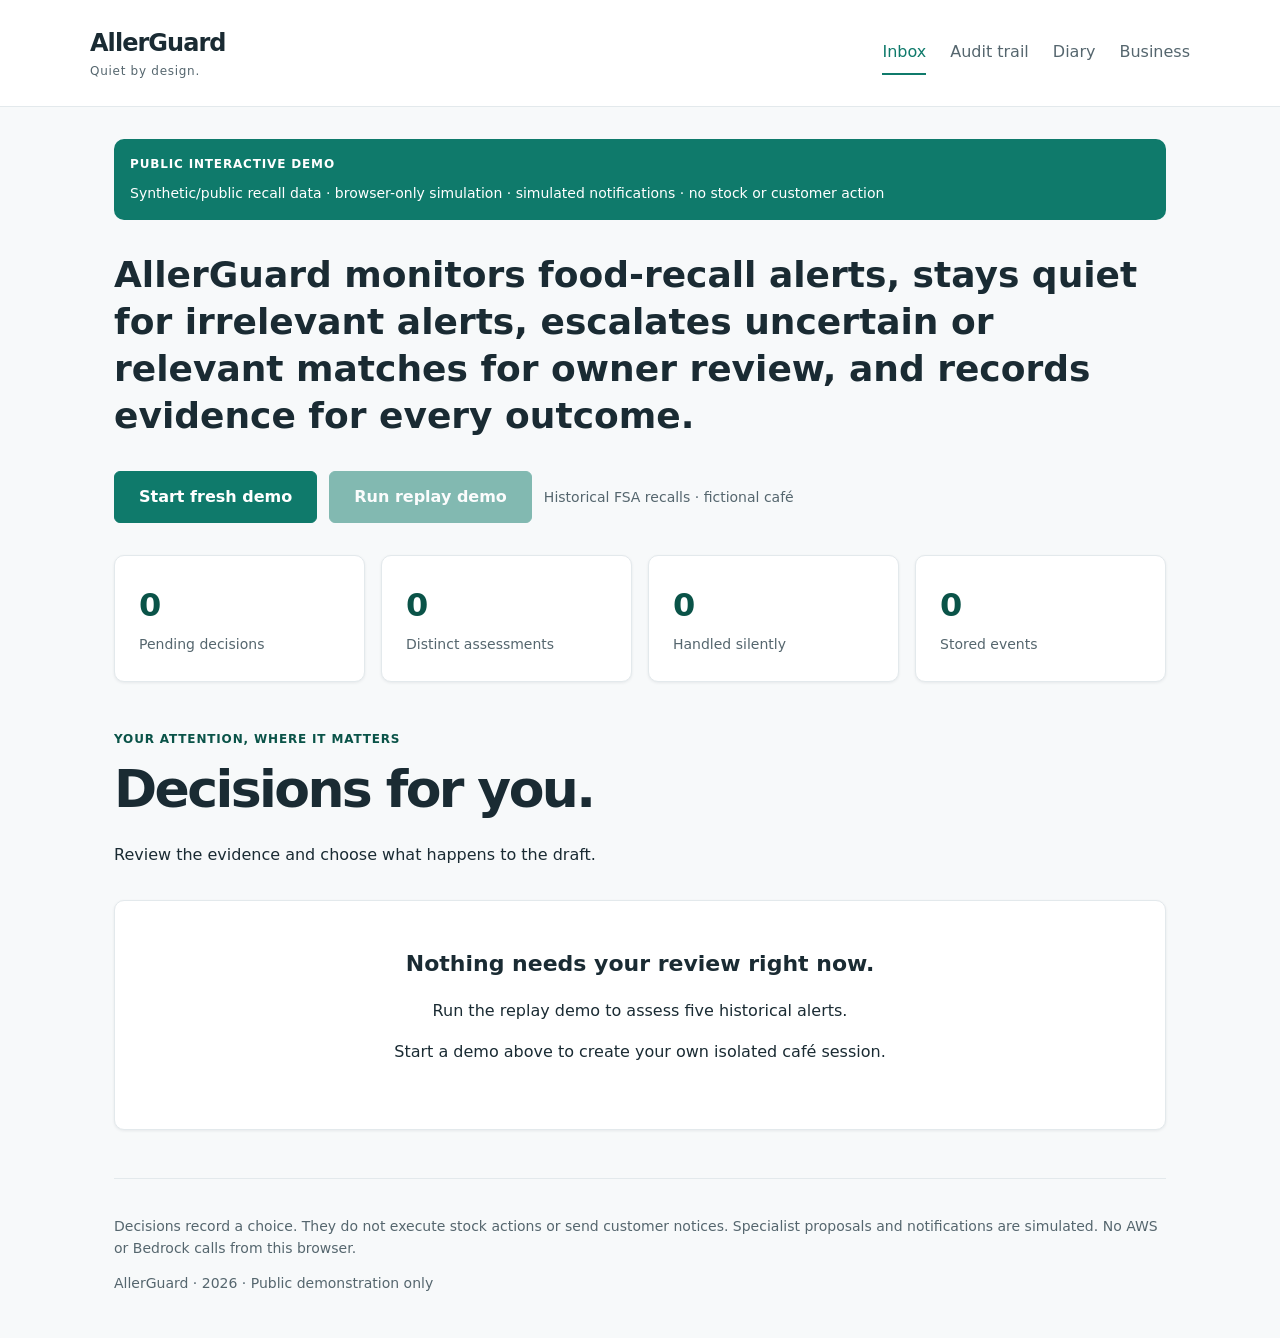
==== pages-demo/index.html @ 238b9944 "Add public Cloudflare Pages demo" ====
<!doctype html>
<html lang="en">
<head>
<meta charset="utf-8">
<meta name="viewport" content="width=device-width, initial-scale=1">
<title>AllerGuard · Interactive Public Demo</title>
<link rel="stylesheet" href="styles.css">
<script src="app.js" defer></script>
</head>
<body>

<header class="top">
  <a class="brand" href="#inbox" data-nav="inbox">
    AllerGuard
    <span>Quiet by design.</span>
  </a>
  <nav aria-label="Main navigation">
    <a href="#inbox" data-nav="inbox" aria-current="page">Inbox</a>
    <a href="#audit" data-nav="audit">Audit trail</a>
    <a href="#diary" data-nav="diary">Diary</a>
    <a href="#business" data-nav="business">Business</a>
  </nav>
</header>

<main>
  
  <!-- PUBLIC DEMO DISCLOSURE -->
  <div class="disclosure">
    <strong>PUBLIC INTERACTIVE DEMO</strong>
    <p>Synthetic/public recall data · browser-only simulation · simulated notifications · no stock or customer action</p>
  </div>

  <!-- PROJECT DESCRIPTION -->
  <section id="intro" class="intro-section">
    <h1>AllerGuard monitors food-recall alerts, stays quiet for irrelevant alerts, escalates uncertain or relevant matches for owner review, and records evidence for every outcome.</h1>
    
    <div class="toolbar">
      <button id="start-fresh" class="primary-btn">Start fresh demo</button>
      <button id="run-replay" class="primary-btn" disabled>Run replay demo</button>
      <span class="muted">Historical FSA recalls · fictional café</span>
    </div>

    <div id="feedback" role="status" aria-live="polite"></div>

    <div id="summary" class="stats" hidden>
      <div><strong id="stat-pending">0</strong><span>Pending decisions</span></div>
      <div><strong id="stat-assessed">0</strong><span>Distinct assessments</span></div>
      <div><strong id="stat-silent">0</strong><span>Handled silently</span></div>
      <div><strong id="stat-events">0</strong><span>Stored events</span></div>
    </div>

    <p id="cycle-status" class="cycle" hidden></p>
  </section>

  <!-- INBOX VIEW -->
  <div id="view-inbox" class="view active">
    <div class="heading">
      <p class="eyebrow">YOUR ATTENTION, WHERE IT MATTERS</p>
      <h1>Decisions for you.</h1>
      <p>Review the evidence and choose what happens to the draft.</p>
    </div>

    <section id="inbox-content" class="empty">
      <h2>Nothing needs your review right now.</h2>
      <p>Run the replay demo to assess five historical alerts.</p>
      <p>Start a demo above to create your own isolated café session.</p>
    </section>
  </div>

  <!-- AUDIT VIEW -->
  <div id="view-audit" class="view">
    <div class="heading">
      <p class="eyebrow">EVERY DECISION HAS A RECORD</p>
      <h1>The work you didn't have to do.</h1>
      <p>Silent assessments, drafts, notifications and owner choices in one history.</p>
    </div>

    <div class="toolbar">
      <button id="export-csv" class="button" disabled>Download CSV</button>
      <button id="export-html" class="button secondary" disabled>Download HTML evidence</button>
    </div>

    <p class="muted">Events are historical records, not current pending totals. Repeated titles show separate linked events. This audit is browser-local simulation evidence.</p>

    <section id="audit-content"></section>
  </div>

  <!-- DIARY VIEW -->
  <div id="view-diary" class="view">
    <div class="heading">
      <p class="eyebrow">ONE DAILY RECORD</p>
      <h1>Today, accounted for.</h1>
      <p id="diary-date"></p>
    </div>

    <section id="diary-content">
      <div class="empty">
        <h2>No diary filed for today.</h2>
        <button id="file-diary" disabled>Prepare today's diary</button>
        <p>Preparing the record does not confirm opening or closing tasks. First-write-wins: later amendment is not implemented in this public simulation.</p>
      </div>
    </section>
  </div>

  <!-- BUSINESS VIEW -->
  <div id="view-business" class="view">
    <div class="heading">
      <p class="eyebrow">THE CONTEXT BEHIND EACH DECISION</p>
      <h1>Your café, understood.</h1>
      <p>Read-only fictional inventory. Menu upload is not available in this version.</p>
    </div>

    <section id="business-content">
      <p>Start a demo to load the fictional café.</p>
    </section>
  </div>

  <!-- AWS EVIDENCE SECTION -->
  <section id="aws-evidence" class="evidence-section" hidden>
    <h2>Verified AWS Proof</h2>
    <div class="card">
      <h3>EventBridge-triggered Lambda Execution</h3>
      <ul>
        <li>Stack: <code>allerguard-cycle-proof-v2</code> in <code>eu-west-2</code></li>
        <li>First proof (2026-09-13 22:00:27 UTC): 5 alerts processed, 2 silent, 3 escalated</li>
        <li>8 audit records and 3 queued reviews persisted to DynamoDB</li>
        <li>Later scheduled poll (2026-09-13 22:10:28 UTC): empty with unchanged watermark</li>
        <li>Notifications disabled throughout</li>
      </ul>
    </div>
    <div class="card limitation">
      <h3>Explicit Limitation</h3>
      <p>This public Pages site does not invoke AWS, Bedrock, SES, SNS, DynamoDB, customer communications, or stock actions. The above AWS proof is documented evidence; it is not executed by this browser.</p>
    </div>
  </section>

  <footer>
    <p>Decisions record a choice. They do not execute stock actions or send customer notices. Specialist proposals and notifications are simulated. No AWS or Bedrock calls from this browser.</p>
    <p class="muted">AllerGuard · 2026 · Public demonstration only</p>
  </footer>

</main>

</body>
</html>
---- pages-demo/styles.css ----
:root {
  --color-bg: #F7F9FA;
  --color-surface: #fff;
  --color-ink: #1A2B33;
  --color-ink-soft: #55666E;
  --color-line: #E3E9EC;
  --color-primary: #0F7A6B;
  --color-primary-ink: #0A5348;
  --color-silent: #7A8891;
  --color-possible: #B8860B;
  --color-likely: #C15E12;
  --color-confirmed: #B3261E;
  --color-ok: #2E7D5B;
  --space-1: 4px;
  --space-2: 8px;
  --space-3: 12px;
  --space-4: 16px;
  --space-5: 24px;
  --space-6: 32px;
  --space-8: 48px;
  --radius: 10px;
  --radius-sm: 6px;
  --font: system-ui, -apple-system, sans-serif;
  --shadow: 0 1px 3px rgba(26, 43, 51, .08);
}

* {
  box-sizing: border-box;
}

body {
  margin: 0;
  font: 16px/1.6 var(--font);
  background: var(--color-bg);
  color: var(--color-ink);
}

a {
  color: var(--color-primary-ink);
  text-underline-offset: var(--space-1);
}

/* Header */
.top {
  background: var(--color-surface);
  border-bottom: 1px solid var(--color-line);
  padding: var(--space-5) max(var(--space-5), calc((100vw - 1100px)/2));
  display: flex;
  justify-content: space-between;
  gap: var(--space-5);
  align-items: center;
}

.brand {
  font-size: 24px;
  font-weight: 800;
  text-decoration: none;
  letter-spacing: -.04em;
  color: var(--color-ink);
}

.brand span {
  display: block;
  font-size: 12px;
  font-weight: 500;
  letter-spacing: .06em;
  color: var(--color-ink-soft);
}

nav {
  display: flex;
  gap: var(--space-5);
}

nav a {
  text-decoration: none;
  color: var(--color-ink-soft);
  padding: var(--space-2) 0;
  cursor: pointer;
}

nav a[aria-current="page"] {
  color: var(--color-primary);
  border-bottom: 2px solid var(--color-primary);
}

/* Main content */
main {
  max-width: 1100px;
  margin: auto;
  padding: var(--space-6) var(--space-5);
}

/* Disclosure */
.disclosure {
  background: var(--color-primary);
  color: var(--color-surface);
  padding: var(--space-4);
  border-radius: var(--radius);
  margin-bottom: var(--space-6);
}

.disclosure strong {
  display: block;
  font-size: 12px;
  letter-spacing: .07em;
  margin-bottom: var(--space-2);
}

.disclosure p {
  margin: 0;
  font-size: 14px;
}

/* Intro section */
.intro-section h1 {
  font-size: clamp(24px, 4vw, 36px);
  line-height: 1.3;
  margin: var(--space-6) 0;
  font-weight: 600;
}

/* Typography */
.eyebrow {
  font-size: 12px;
  letter-spacing: .07em;
  font-weight: 700;
  text-transform: uppercase;
  color: var(--color-primary-ink);
}

.muted {
  color: var(--color-ink-soft);
  font-size: 14px;
}

.heading {
  margin: var(--space-8) 0 var(--space-6);
}

.heading h1 {
  font-size: clamp(32px, 5vw, 52px);
  letter-spacing: -.05em;
  line-height: 1.1;
  margin: var(--space-3) 0 var(--space-5);
}

.heading h2 {
  font-size: 22px;
  line-height: 1.4;
}

h2 {
  font-size: 22px;
  line-height: 1.4;
  margin-top: var(--space-5);
}

h3 {
  font-size: 18px;
  margin-top: var(--space-4);
}

/* Toolbar */
.toolbar {
  display: flex;
  align-items: center;
  gap: var(--space-3);
  flex-wrap: wrap;
  margin: var(--space-5) 0;
}

/* Buttons */
button,
.button {
  font: inherit;
  font-weight: 600;
  background: var(--color-primary);
  border: 1px solid var(--color-primary);
  color: var(--color-surface);
  padding: var(--space-3) var(--space-5);
  border-radius: var(--radius-sm);
  cursor: pointer;
  text-decoration: none;
  display: inline-block;
}

button:disabled,
.button:disabled {
  opacity: 0.5;
  cursor: not-allowed;
}

.secondary {
  color: var(--color-primary-ink);
  background: var(--color-surface);
  border-color: var(--color-line);
}

button:hover:not(:disabled),
.button:hover:not(:disabled) {
  filter: brightness(.94);
}

button:focus-visible,
.button:focus-visible {
  outline: 3px solid var(--color-likely);
  outline-offset: var(--space-1);
}

/* Stats */
.stats {
  display: grid;
  grid-template-columns: repeat(4, 1fr);
  gap: var(--space-4);
  margin: var(--space-6) 0;
}

.stats div {
  background: var(--color-surface);
  border: 1px solid var(--color-line);
  border-radius: var(--radius);
  padding: var(--space-5);
  box-shadow: var(--shadow);
}

.stats strong {
  display: block;
  font-size: 32px;
  color: var(--color-primary-ink);
}

.stats span {
  font-size: 14px;
  color: var(--color-ink-soft);
}

/* Cards */
.card,
.empty {
  background: var(--color-surface);
  border: 1px solid var(--color-line);
  border-radius: var(--radius);
  padding: var(--space-5);
  box-shadow: var(--shadow);
  margin-bottom: var(--space-5);
  overflow-wrap: anywhere;
}

.card-top {
  display: flex;
  gap: var(--space-4);
  flex-wrap: wrap;
  align-items: center;
  color: var(--color-ink-soft);
  font-size: 14px;
  margin-bottom: var(--space-3);
}

.chip {
  padding: var(--space-1) var(--space-3);
  border-radius: var(--radius);
  background: var(--color-bg);
  color: var(--color-ink);
  font-weight: 700;
  font-size: 12px;
  text-transform: uppercase;
}

/* Tier colors */
.POSSIBLE,
.tier-POSSIBLE {
  border-left: 4px solid var(--color-possible);
}

.LIKELY,
.tier-LIKELY {
  border-left: 4px solid var(--color-likely);
}

.CONFIRMED,
.tier-CONFIRMED {
  border-left: 4px solid var(--color-confirmed);
}

.NO_MATCH,
.tier-NO_MATCH,
.silent-row {
  border-left: 4px solid var(--color-silent);
}

/* Description lists */
dl {
  display: grid;
  grid-template-columns: 150px 1fr;
  gap: var(--space-3);
  margin: var(--space-5) 0;
}

dt {
  font-weight: 600;
}

dd {
  margin: 0;
}

/* Details */
details {
  margin-top: var(--space-4);
}

summary {
  cursor: pointer;
  color: var(--color-primary-ink);
}

pre {
  white-space: pre-wrap;
  font-size: 13px;
  overflow-wrap: anywhere;
  background: var(--color-bg);
  padding: var(--space-3);
  border-radius: var(--radius-sm);
}

/* Forms */
label {
  display: block;
  font-weight: 600;
  margin-top: var(--space-4);
}

textarea,
select {
  display: block;
  width: 100%;
  font: inherit;
  color: var(--color-ink);
  background: var(--color-surface);
  padding: var(--space-3);
  border: 1px solid var(--color-line);
  border-radius: var(--radius-sm);
  margin: var(--space-2) 0 var(--space-4);
}

textarea[name="pack"] {
  font: 14px/1.5 monospace;
}

.form-error {
  color: var(--color-confirmed);
  font-weight: 600;
  margin-top: var(--space-2);
}

/* Feedback */
#feedback {
  color: var(--color-primary-ink);
  font-weight: 600;
  padding: var(--space-3);
  margin: var(--space-4) 0;
}

#feedback:empty {
  display: none;
}

#feedback.success {
  background: var(--color-ok);
  color: var(--color-surface);
  border-radius: var(--radius-sm);
}

#feedback.error {
  background: var(--color-confirmed);
  color: var(--color-surface);
  border-radius: var(--radius-sm);
}

/* Cycle status */
.cycle {
  font-size: 14px;
  margin: var(--space-5) 0;
}

/* Empty state */
.empty {
  padding: var(--space-8);
  text-align: center;
}

.empty h2 {
  margin-top: 0;
}

/* Views */
.view {
  display: none;
}

.view.active {
  display: block;
}

/* Evidence section */
.evidence-section {
  margin: var(--space-8) 0;
}

.evidence-section h2 {
  font-size: 28px;
  margin-bottom: var(--space-5);
}

.evidence-section ul {
  margin: 0;
  padding-left: var(--space-5);
}

.evidence-section code {
  background: var(--color-bg);
  padding: var(--space-1) var(--space-2);
  border-radius: var(--radius-sm);
  font-size: 14px;
}

.limitation {
  border-left: 4px solid var(--color-likely);
}

/* Footer */
footer {
  border-top: 1px solid var(--color-line);
  margin-top: var(--space-8);
  padding-top: var(--space-5);
  color: var(--color-ink-soft);
  font-size: 14px;
}

footer p {
  margin: var(--space-3) 0;
}

/* Decision buttons */
.decision-buttons {
  display: flex;
  gap: var(--space-3);
  flex-wrap: wrap;
  margin-top: var(--space-4);
}

.decision-recorded {
  background: var(--color-ok);
  color: var(--color-surface);
  padding: var(--space-3);
  border-radius: var(--radius-sm);
  margin-top: var(--space-3);
  font-weight: 600;
}

/* Edit form */
.edit-form {
  margin-top: var(--space-4);
  padding: var(--space-4);
  background: var(--color-bg);
  border-radius: var(--radius-sm);
}

/* Responsive */
@media (max-width: 700px) {
  .top {
    flex-direction: column;
    align-items: flex-start;
  }

  nav {
    gap: var(--space-4);
    flex-wrap: wrap;
  }

  .stats {
    grid-template-columns: repeat(2, 1fr);
  }

  dl {
    grid-template-columns: 1fr;
  }

  dd {
    margin-bottom: var(--space-3);
  }

  main {
    padding: var(--space-5) var(--space-4);
  }

  .empty {
    padding: var(--space-5);
  }

  .heading h1 {
    font-size: clamp(28px, 6vw, 40px);
  }
}

@media (max-width: 390px) {
  .stats {
    grid-template-columns: 1fr;
  }

  .decision-buttons {
    flex-direction: column;
  }

  .decision-buttons button {
    width: 100%;
  }
}
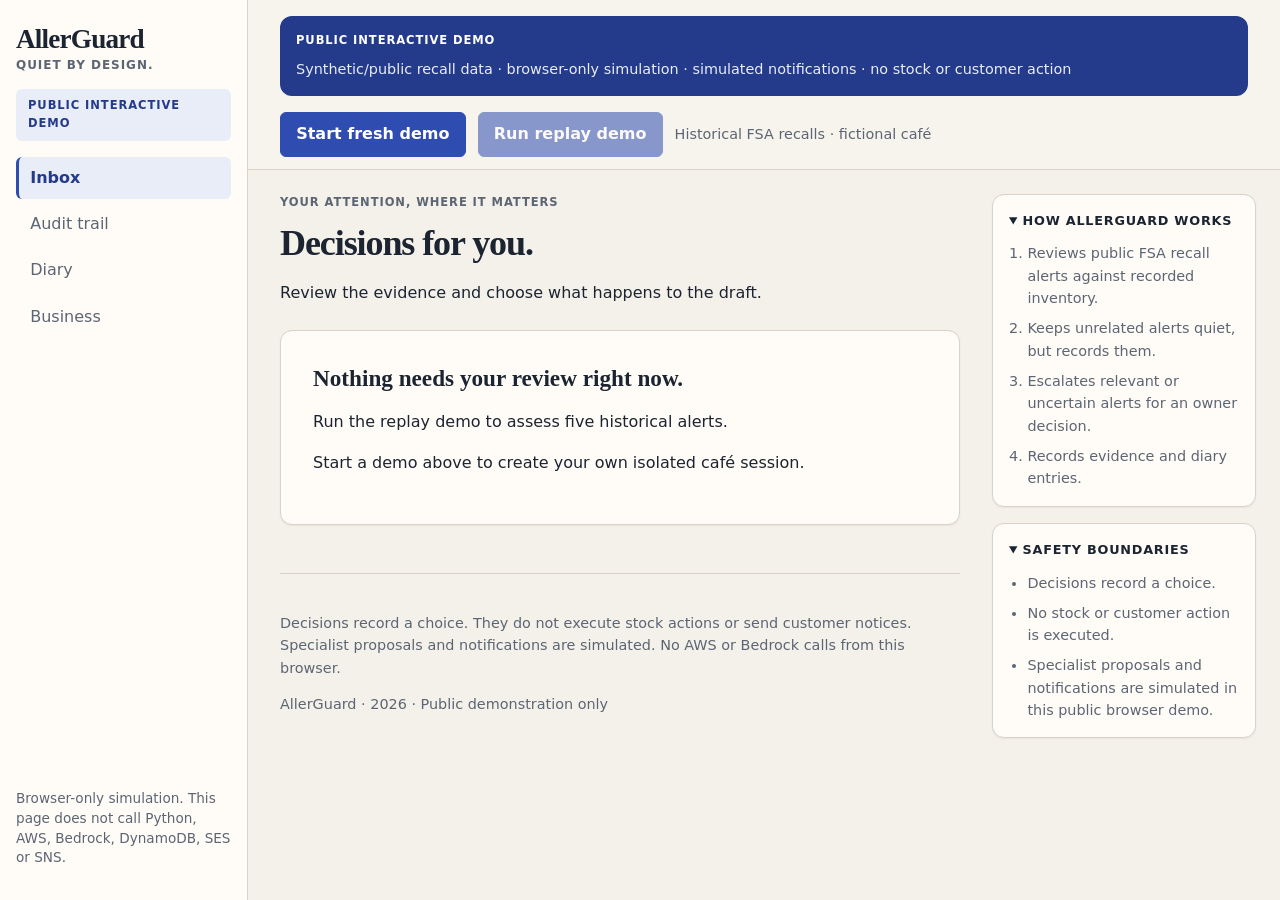
==== commit 57db2661: "Polish dashboard and public Pages demo" ====
--- a/pages-demo/index.html
+++ b/pages-demo/index.html
@@ -3,96 +3,83 @@
 <head>
 <meta charset="utf-8">
 <meta name="viewport" content="width=device-width, initial-scale=1">
+<meta name="description" content="AllerGuard: Conservative autonomous food-recall monitoring for small UK food businesses. Interactive public demo with browser-only simulation.">
+<meta name="theme-color" content="#2F4CB0">
 <title>AllerGuard · Interactive Public Demo</title>
 <link rel="stylesheet" href="styles.css">
+<script src="data.js" defer></script>
 <script src="app.js" defer></script>
+<!-- GitHub repository: [Add public repository URL here after deployment] -->
 </head>
-<body>
-
-<header class="top">
+<body class="app">
+<a class="skip" href="#workspace">Skip to workspace</a>
+<aside class="rail" aria-label="AllerGuard">
   <a class="brand" href="#inbox" data-nav="inbox">
     AllerGuard
     <span>Quiet by design.</span>
   </a>
+  <p class="rail-kicker">Public interactive demo</p>
   <nav aria-label="Main navigation">
     <a href="#inbox" data-nav="inbox" aria-current="page">Inbox</a>
     <a href="#audit" data-nav="audit">Audit trail</a>
     <a href="#diary" data-nav="diary">Diary</a>
     <a href="#business" data-nav="business">Business</a>
   </nav>
-</header>
+  <p class="rail-note">Browser-only simulation. This page does not call Python, AWS, Bedrock, DynamoDB, SES or SNS.</p>
+</aside>
 
-<main>
-  
-  <!-- PUBLIC DEMO DISCLOSURE -->
+<div class="shell">
+<header class="mast">
   <div class="disclosure">
     <strong>PUBLIC INTERACTIVE DEMO</strong>
     <p>Synthetic/public recall data · browser-only simulation · simulated notifications · no stock or customer action</p>
   </div>
+  <div class="toolbar">
+    <button id="start-fresh">Start fresh demo</button>
+    <button id="run-replay" disabled>Run replay demo</button>
+    <span class="muted">Historical FSA recalls · fictional café</span>
+  </div>
+  <div id="feedback" role="status" aria-live="polite"></div>
+  <p id="cycle-status" class="cycle" hidden></p>
+</header>
 
-  <!-- PROJECT DESCRIPTION -->
-  <section id="intro" class="intro-section">
-    <h1>AllerGuard monitors food-recall alerts, stays quiet for irrelevant alerts, escalates uncertain or relevant matches for owner review, and records evidence for every outcome.</h1>
-    
-    <div class="toolbar">
-      <button id="start-fresh" class="primary-btn">Start fresh demo</button>
-      <button id="run-replay" class="primary-btn" disabled>Run replay demo</button>
-      <span class="muted">Historical FSA recalls · fictional café</span>
-    </div>
-
-    <div id="feedback" role="status" aria-live="polite"></div>
-
-    <div id="summary" class="stats" hidden>
-      <div><strong id="stat-pending">0</strong><span>Pending decisions</span></div>
-      <div><strong id="stat-assessed">0</strong><span>Distinct assessments</span></div>
-      <div><strong id="stat-silent">0</strong><span>Handled silently</span></div>
-      <div><strong id="stat-events">0</strong><span>Stored events</span></div>
-    </div>
-
-    <p id="cycle-status" class="cycle" hidden></p>
-  </section>
-
-  <!-- INBOX VIEW -->
+<div class="workspace-grid">
+<main id="workspace" class="workspace">
   <div id="view-inbox" class="view active">
     <div class="heading">
       <p class="eyebrow">YOUR ATTENTION, WHERE IT MATTERS</p>
       <h1>Decisions for you.</h1>
       <p>Review the evidence and choose what happens to the draft.</p>
     </div>
-
-    <section id="inbox-content" class="empty">
-      <h2>Nothing needs your review right now.</h2>
-      <p>Run the replay demo to assess five historical alerts.</p>
-      <p>Start a demo above to create your own isolated café session.</p>
+    <section id="inbox-content">
+      <div class="empty">
+        <h2>Nothing needs your review right now.</h2>
+        <p>Run the replay demo to assess five historical alerts.</p>
+        <p>Start a demo above to create your own isolated café session.</p>
+      </div>
     </section>
   </div>
 
-  <!-- AUDIT VIEW -->
   <div id="view-audit" class="view">
     <div class="heading">
       <p class="eyebrow">EVERY DECISION HAS A RECORD</p>
       <h1>The work you didn't have to do.</h1>
       <p>Silent assessments, drafts, notifications and owner choices in one history.</p>
     </div>
-
-    <div class="toolbar">
+    <div class="toolbar audit-toolbar">
       <button id="export-csv" class="button" disabled>Download CSV</button>
       <button id="export-html" class="button secondary" disabled>Download HTML evidence</button>
     </div>
-
     <p class="muted">Events are historical records, not current pending totals. Repeated titles show separate linked events. This audit is browser-local simulation evidence.</p>
-
     <section id="audit-content"></section>
   </div>
 
-  <!-- DIARY VIEW -->
   <div id="view-diary" class="view">
     <div class="heading">
       <p class="eyebrow">ONE DAILY RECORD</p>
       <h1>Today, accounted for.</h1>
       <p id="diary-date"></p>
     </div>
-
     <section id="diary-content">
       <div class="empty">
         <h2>No diary filed for today.</h2>
@@ -102,20 +89,17 @@
     </section>
   </div>
 
-  <!-- BUSINESS VIEW -->
   <div id="view-business" class="view">
     <div class="heading">
       <p class="eyebrow">THE CONTEXT BEHIND EACH DECISION</p>
       <h1>Your café, understood.</h1>
       <p>Read-only fictional inventory. Menu upload is not available in this version.</p>
     </div>
-
     <section id="business-content">
       <p>Start a demo to load the fictional café.</p>
     </section>
   </div>
 
-  <!-- AWS EVIDENCE SECTION -->
   <section id="aws-evidence" class="evidence-section" hidden>
     <h2>Verified AWS Proof</h2>
     <div class="card">
@@ -123,7 +107,7 @@
       <ul>
         <li>Stack: <code>allerguard-cycle-proof-v2</code> in <code>eu-west-2</code></li>
         <li>First proof (2026-09-13 22:00:27 UTC): 5 alerts processed, 2 silent, 3 escalated</li>
-        <li>8 audit records and 3 queued reviews persisted to DynamoDB</li>
+        <li>Stored afterwards: 8 audit rows, 3 queued reviews, 6 ledger rows, 1 business row</li>
         <li>Later scheduled poll (2026-09-13 22:10:28 UTC): empty with unchanged watermark</li>
         <li>Notifications disabled throughout</li>
       </ul>
@@ -138,8 +122,37 @@
     <p>Decisions record a choice. They do not execute stock actions or send customer notices. Specialist proposals and notifications are simulated. No AWS or Bedrock calls from this browser.</p>
     <p class="muted">AllerGuard · 2026 · Public demonstration only</p>
   </footer>
-
 </main>
 
+<aside class="context" aria-label="How AllerGuard works">
+  <details class="panel" open>
+    <summary>How AllerGuard works</summary>
+    <ol>
+      <li>Reviews public FSA recall alerts against recorded inventory.</li>
+      <li>Keeps unrelated alerts quiet, but records them.</li>
+      <li>Escalates relevant or uncertain alerts for an owner decision.</li>
+      <li>Records evidence and diary entries.</li>
+    </ol>
+  </details>
+  <details class="panel" open>
+    <summary>Safety boundaries</summary>
+    <ul>
+      <li>Decisions record a choice.</li>
+      <li>No stock or customer action is executed.</li>
+      <li>Specialist proposals and notifications are simulated in this public browser demo.</li>
+    </ul>
+  </details>
+  <section id="summary" class="panel session-panel" aria-label="Current session" hidden>
+    <h2>This session</h2>
+    <dl class="session-stats">
+      <dt>Pending decisions</dt><dd id="stat-pending">0</dd>
+      <dt>Distinct assessments</dt><dd id="stat-assessed">0</dd>
+      <dt>Silent outcomes</dt><dd id="stat-silent">0</dd>
+      <dt>Stored evidence</dt><dd id="stat-events">0</dd>
+    </dl>
+  </section>
+</aside>
+</div>
+</div>
 </body>
 </html>
--- a/pages-demo/styles.css
+++ b/pages-demo/styles.css
@@ -1,16 +1,25 @@
 :root {
-  --color-bg: #F7F9FA;
-  --color-surface: #fff;
-  --color-ink: #1A2B33;
-  --color-ink-soft: #55666E;
-  --color-line: #E3E9EC;
-  --color-primary: #0F7A6B;
-  --color-primary-ink: #0A5348;
-  --color-silent: #7A8891;
-  --color-possible: #B8860B;
-  --color-likely: #C15E12;
-  --color-confirmed: #B3261E;
-  --color-ok: #2E7D5B;
+  --color-bg: #f4f1ea;
+  --color-bg-accent: #ece7dc;
+  --color-surface: #fffcf7;
+  --color-ink: #1b2430;
+  --color-ink-soft: #5c6573;
+  --color-line: #d9d2c6;
+  --color-primary: #2f4cb0;
+  --color-primary-ink: #243a8a;
+  --color-primary-soft: #e8edf8;
+  --color-silent: #5d6a7a;
+  --color-silent-soft: #e6eaef;
+  --color-possible: #b56a12;
+  --color-possible-soft: #f6ead7;
+  --color-likely: #c45c26;
+  --color-likely-soft: #f6ddd0;
+  --color-confirmed: #8b3a4a;
+  --color-confirmed-soft: #f3dde2;
+  --color-ok: #35557a;
+  --color-ok-soft: #e4ebf3;
+  --color-decline: #6e3a4a;
+  --color-decline-soft: #f0e2e6;
   --space-1: 4px;
   --space-2: 8px;
   --space-3: 12px;
@@ -18,321 +27,310 @@
   --space-5: 24px;
   --space-6: 32px;
   --space-8: 48px;
-  --radius: 10px;
+  --radius: 12px;
   --radius-sm: 6px;
-  --font: system-ui, -apple-system, sans-serif;
-  --shadow: 0 1px 3px rgba(26, 43, 51, .08);
-}
-
-* {
-  box-sizing: border-box;
-}
-
+  --font: "Segoe UI", system-ui, -apple-system, sans-serif;
+  --font-display: Palatino, "Palatino Linotype", "Book Antiqua", Georgia, serif;
+  --shadow: 0 1px 2px rgba(27, 36, 48, 0.06);
+  --rail: 15.5rem;
+  --context: 18rem;
+}
+
+* { box-sizing: border-box; }
+html { overflow-x: hidden; min-height: 100%; }
 body {
   margin: 0;
-  font: 16px/1.6 var(--font);
+  min-height: 100%;
+  font: 16px/1.55 var(--font);
   background: var(--color-bg);
   color: var(--color-ink);
 }
-
-a {
-  color: var(--color-primary-ink);
-  text-underline-offset: var(--space-1);
-}
-
-/* Header */
-.top {
-  background: var(--color-surface);
-  border-bottom: 1px solid var(--color-line);
-  padding: var(--space-5) max(var(--space-5), calc((100vw - 1100px)/2));
+a { color: var(--color-primary-ink); text-underline-offset: var(--space-1); }
+a:hover { color: var(--color-primary); }
+.skip {
+  position: absolute;
+  left: var(--space-3);
+  top: -3rem;
+  z-index: 8;
+  background: var(--color-primary);
+  color: #fff;
+  padding: var(--space-2) var(--space-3);
+}
+.skip:focus { top: var(--space-3); }
+
+.app {
+  display: grid;
+  grid-template-columns: var(--rail) minmax(0, 1fr);
+  min-height: 100vh;
+}
+
+.rail {
+  background: var(--color-surface);
+  border-right: 1px solid var(--color-line);
+  padding: var(--space-5) var(--space-4) var(--space-6);
   display: flex;
-  justify-content: space-between;
-  gap: var(--space-5);
-  align-items: center;
-}
-
+  flex-direction: column;
+  gap: var(--space-4);
+  position: sticky;
+  top: 0;
+  height: 100vh;
+}
 .brand {
-  font-size: 24px;
-  font-weight: 800;
+  font-family: var(--font-display);
+  font-size: 1.7rem;
+  font-weight: 700;
   text-decoration: none;
-  letter-spacing: -.04em;
   color: var(--color-ink);
-}
-
+  letter-spacing: -0.03em;
+  line-height: 1.15;
+}
 .brand span {
   display: block;
-  font-size: 12px;
-  font-weight: 500;
-  letter-spacing: .06em;
+  margin-top: var(--space-1);
+  font-family: var(--font);
+  font-size: 0.75rem;
+  font-weight: 600;
+  letter-spacing: 0.08em;
+  text-transform: uppercase;
   color: var(--color-ink-soft);
 }
-
-nav {
-  display: flex;
-  gap: var(--space-5);
-}
-
-nav a {
+.rail-kicker {
+  margin: 0;
+  font-size: 0.72rem;
+  font-weight: 700;
+  letter-spacing: 0.08em;
+  text-transform: uppercase;
+  color: var(--color-primary-ink);
+  background: var(--color-primary-soft);
+  border-radius: var(--radius-sm);
+  padding: var(--space-2) var(--space-3);
+}
+.rail nav { display: flex; flex-direction: column; gap: var(--space-1); }
+.rail nav a {
   text-decoration: none;
   color: var(--color-ink-soft);
-  padding: var(--space-2) 0;
+  padding: 0.55rem 0.7rem;
+  border-radius: var(--radius-sm);
+  border-left: 3px solid transparent;
+}
+.rail nav a[aria-current="page"] {
+  color: var(--color-primary-ink);
+  background: var(--color-primary-soft);
+  border-left-color: var(--color-primary);
+  font-weight: 700;
+}
+.rail-note { margin: auto 0 0; font-size: 0.85rem; color: var(--color-ink-soft); line-height: 1.45; }
+
+.shell { min-width: 0; display: flex; flex-direction: column; }
+.mast {
+  padding: var(--space-4) var(--space-6) var(--space-3);
+  border-bottom: 1px solid var(--color-line);
+  background: #f7f4ee;
+}
+.mode, .eyebrow {
+  font-size: 0.72rem;
+  letter-spacing: 0.08em;
+  font-weight: 700;
+  text-transform: uppercase;
+  margin: 0 0 var(--space-3);
+}
+.mode { color: var(--color-primary-ink); }
+.eyebrow { color: var(--color-ink-soft); }
+.muted, footer { color: var(--color-ink-soft); font-size: 0.9rem; }
+.toolbar { display: flex; align-items: center; gap: var(--space-3); flex-wrap: wrap; }
+.cycle { font-size: 0.9rem; margin: var(--space-3) 0 0; }
+
+.workspace-grid {
+  display: grid;
+  grid-template-columns: minmax(0, 1fr) var(--context);
+  align-items: start;
+  flex: 1;
+}
+.workspace {
+  min-width: 0;
+  padding: var(--space-5) var(--space-6) var(--space-8);
+  max-width: 58rem;
+}
+.context {
+  padding: var(--space-5) var(--space-5) var(--space-8) 0;
+  display: flex;
+  flex-direction: column;
+  gap: var(--space-4);
+  position: sticky;
+  top: 0;
+}
+.panel {
+  background: var(--color-surface);
+  border: 1px solid var(--color-line);
+  border-radius: var(--radius);
+  padding: var(--space-4);
+  box-shadow: var(--shadow);
+}
+.panel summary, .session-panel h2 {
+  font-size: 0.8rem;
+  letter-spacing: 0.06em;
+  text-transform: uppercase;
+  font-weight: 700;
+  color: var(--color-ink);
   cursor: pointer;
 }
-
-nav a[aria-current="page"] {
-  color: var(--color-primary);
-  border-bottom: 2px solid var(--color-primary);
-}
-
-/* Main content */
-main {
-  max-width: 1100px;
-  margin: auto;
-  padding: var(--space-6) var(--space-5);
-}
-
-/* Disclosure */
-.disclosure {
-  background: var(--color-primary);
-  color: var(--color-surface);
-  padding: var(--space-4);
-  border-radius: var(--radius);
-  margin-bottom: var(--space-6);
-}
-
-.disclosure strong {
-  display: block;
-  font-size: 12px;
-  letter-spacing: .07em;
-  margin-bottom: var(--space-2);
-}
-
-.disclosure p {
-  margin: 0;
-  font-size: 14px;
-}
-
-/* Intro section */
-.intro-section h1 {
-  font-size: clamp(24px, 4vw, 36px);
-  line-height: 1.3;
-  margin: var(--space-6) 0;
-  font-weight: 600;
-}
-
-/* Typography */
-.eyebrow {
-  font-size: 12px;
-  letter-spacing: .07em;
-  font-weight: 700;
-  text-transform: uppercase;
-  color: var(--color-primary-ink);
-}
-
-.muted {
-  color: var(--color-ink-soft);
-  font-size: 14px;
-}
-
-.heading {
-  margin: var(--space-8) 0 var(--space-6);
-}
-
-.heading h1 {
-  font-size: clamp(32px, 5vw, 52px);
-  letter-spacing: -.05em;
-  line-height: 1.1;
-  margin: var(--space-3) 0 var(--space-5);
-}
-
-.heading h2 {
-  font-size: 22px;
-  line-height: 1.4;
-}
-
-h2 {
-  font-size: 22px;
-  line-height: 1.4;
-  margin-top: var(--space-5);
-}
-
-h3 {
-  font-size: 18px;
-  margin-top: var(--space-4);
-}
-
-/* Toolbar */
-.toolbar {
-  display: flex;
-  align-items: center;
-  gap: var(--space-3);
-  flex-wrap: wrap;
-  margin: var(--space-5) 0;
-}
-
-/* Buttons */
-button,
-.button {
+.session-panel h2 { margin: 0 0 var(--space-3); }
+.panel ol, .panel ul { margin: var(--space-3) 0 0; padding-left: 1.15rem; font-size: 0.9rem; color: var(--color-ink-soft); }
+.panel li + li { margin-top: var(--space-2); }
+.session-stats { display: grid; grid-template-columns: 1fr auto; gap: var(--space-2) var(--space-3); margin: 0; }
+.session-stats dt { color: var(--color-ink-soft); font-size: 0.85rem; font-weight: 500; }
+.session-stats dd { margin: 0; font-weight: 700; font-variant-numeric: tabular-nums; }
+
+.heading { margin: 0 0 var(--space-5); }
+h1 {
+  font-family: var(--font-display);
+  font-size: clamp(1.7rem, 3vw, 2.25rem);
+  letter-spacing: -0.03em;
+  line-height: 1.15;
+  margin: var(--space-2) 0 var(--space-3);
+  font-weight: 700;
+}
+h2 { font-size: 1.15rem; line-height: 1.35; margin: 0 0 var(--space-3); }
+h3 { font-size: 1.05rem; margin: 0 0 var(--space-2); }
+
+button, .button {
   font: inherit;
   font-weight: 600;
   background: var(--color-primary);
   border: 1px solid var(--color-primary);
-  color: var(--color-surface);
-  padding: var(--space-3) var(--space-5);
+  color: #fff;
+  padding: 0.55rem 0.95rem;
   border-radius: var(--radius-sm);
   cursor: pointer;
   text-decoration: none;
   display: inline-block;
 }
-
-button:disabled,
-.button:disabled {
-  opacity: 0.5;
-  cursor: not-allowed;
-}
-
 .secondary {
   color: var(--color-primary-ink);
   background: var(--color-surface);
-  border-color: var(--color-line);
-}
-
-button:hover:not(:disabled),
-.button:hover:not(:disabled) {
-  filter: brightness(.94);
-}
-
-button:focus-visible,
-.button:focus-visible {
-  outline: 3px solid var(--color-likely);
-  outline-offset: var(--space-1);
-}
-
-/* Stats */
-.stats {
-  display: grid;
-  grid-template-columns: repeat(4, 1fr);
-  gap: var(--space-4);
-  margin: var(--space-6) 0;
-}
-
-.stats div {
+  border-color: #b7c2e0;
+}
+.choice-decline {
+  color: var(--color-decline);
+  background: var(--color-surface);
+  border-color: #c9a3ad;
+}
+button:disabled, .button:disabled { opacity: 0.55; cursor: not-allowed; }
+button:hover:not(:disabled), .button:hover:not(:disabled) {
+  background: var(--color-primary-ink);
+  border-color: var(--color-primary-ink);
+  color: #fff;
+}
+.secondary:hover:not(:disabled) {
+  background: var(--color-primary-soft);
+  color: var(--color-primary-ink);
+  border-color: var(--color-primary);
+}
+.choice-decline:hover:not(:disabled) {
+  background: var(--color-decline-soft);
+  color: var(--color-decline);
+  border-color: var(--color-decline);
+}
+:focus-visible {
+  outline: 3px solid var(--color-primary);
+  outline-offset: 3px;
+  box-shadow: 0 0 0 1px #fff;
+}
+.skip:focus, .skip:focus-visible {
+  top: var(--space-3);
+  outline: 3px solid #fff;
+  outline-offset: 3px;
+}
+
+.card, .empty {
   background: var(--color-surface);
   border: 1px solid var(--color-line);
   border-radius: var(--radius);
   padding: var(--space-5);
   box-shadow: var(--shadow);
 }
-
-.stats strong {
-  display: block;
-  font-size: 32px;
-  color: var(--color-primary-ink);
-}
-
-.stats span {
-  font-size: 14px;
-  color: var(--color-ink-soft);
-}
-
-/* Cards */
-.card,
-.empty {
-  background: var(--color-surface);
-  border: 1px solid var(--color-line);
-  border-radius: var(--radius);
-  padding: var(--space-5);
-  box-shadow: var(--shadow);
-  margin-bottom: var(--space-5);
-  overflow-wrap: anywhere;
-}
-
+.card { margin-bottom: var(--space-4); overflow-wrap: anywhere; }
 .card-top {
   display: flex;
-  gap: var(--space-4);
+  gap: var(--space-3);
   flex-wrap: wrap;
   align-items: center;
   color: var(--color-ink-soft);
-  font-size: 14px;
+  font-size: 0.9rem;
   margin-bottom: var(--space-3);
 }
-
 .chip {
-  padding: var(--space-1) var(--space-3);
+  padding: 0.15rem 0.55rem;
+  border-radius: 999px;
+  background: var(--color-silent-soft);
+  color: var(--color-silent);
+  font-weight: 700;
+  font-size: 0.72rem;
+  letter-spacing: 0.04em;
+  text-transform: uppercase;
+}
+.chip.POSSIBLE, .chip.UNASSESSED { background: var(--color-possible-soft); color: #7a480c; }
+.chip.LIKELY { background: var(--color-likely-soft); color: #8a3510; }
+.chip.CONFIRMED { background: var(--color-confirmed-soft); color: var(--color-confirmed); }
+.chip.NO_MATCH { background: var(--color-silent-soft); color: var(--color-silent); }
+.chip.approve, .chip.confirmed { background: var(--color-ok-soft); color: var(--color-ok); }
+.chip.edit, .chip.exception { background: var(--color-possible-soft); color: #7a480c; }
+.chip.decline, .chip.pending { background: var(--color-decline-soft); color: var(--color-decline); }
+
+.tier-POSSIBLE, .POSSIBLE { border-left: 4px solid var(--color-possible); }
+.tier-LIKELY, .LIKELY { border-left: 4px solid var(--color-likely); }
+.tier-CONFIRMED, .CONFIRMED { border-left: 4px solid var(--color-confirmed); }
+.tier-NO_MATCH, .NO_MATCH, .silent-row { border-left: 4px solid var(--color-silent); }
+
+.reason { font-size: 1.12rem; }
+.empty { padding: var(--space-6); }
+.empty h2 { font-family: var(--font-display); font-size: 1.45rem; }
+.audit-toolbar { margin-bottom: var(--space-4); }
+
+dl { display: grid; grid-template-columns: 9.5rem 1fr; gap: var(--space-3); margin: var(--space-4) 0; }
+dt { font-weight: 600; color: var(--color-ink-soft); }
+dd { margin: 0; }
+details.inspect { margin-top: var(--space-4); color: var(--color-ink-soft); font-size: 0.9rem; }
+details.inspect > summary, details.technical > summary {
+  font-weight: 600;
+  color: var(--color-ink);
+}
+details.inspect .evidence { color: var(--color-ink); font-size: 1rem; margin-top: var(--space-3); }
+.evidence h3 {
+  font-family: var(--font-display);
+  font-size: 1.05rem;
+  margin: var(--space-5) 0 var(--space-2);
+}
+.evidence h3:first-child { margin-top: 0; }
+.facts { grid-template-columns: 11rem 1fr; }
+details.technical {
+  margin-top: var(--space-5);
+  padding: var(--space-3);
+  background: var(--color-bg-accent);
+  border-radius: var(--radius-sm);
+  color: var(--color-ink-soft);
+}
+details.technical pre { margin: var(--space-3) 0 0; font: 0.8rem/1.5 ui-monospace, Consolas, monospace; }
+.field-help { margin: var(--space-1) 0 0; font-size: 0.9rem; color: var(--color-ink-soft); font-weight: 400; }
+.edit-form {
+  margin-top: var(--space-4);
+  padding: var(--space-4);
+  background: var(--color-bg-accent);
   border-radius: var(--radius);
-  background: var(--color-bg);
-  color: var(--color-ink);
-  font-weight: 700;
-  font-size: 12px;
-  text-transform: uppercase;
-}
-
-/* Tier colors */
-.POSSIBLE,
-.tier-POSSIBLE {
-  border-left: 4px solid var(--color-possible);
-}
-
-.LIKELY,
-.tier-LIKELY {
-  border-left: 4px solid var(--color-likely);
-}
-
-.CONFIRMED,
-.tier-CONFIRMED {
-  border-left: 4px solid var(--color-confirmed);
-}
-
-.NO_MATCH,
-.tier-NO_MATCH,
-.silent-row {
-  border-left: 4px solid var(--color-silent);
-}
-
-/* Description lists */
-dl {
-  display: grid;
-  grid-template-columns: 150px 1fr;
-  gap: var(--space-3);
-  margin: var(--space-5) 0;
-}
-
-dt {
-  font-weight: 600;
-}
-
-dd {
-  margin: 0;
-}
-
-/* Details */
-details {
-  margin-top: var(--space-4);
-}
-
-summary {
-  cursor: pointer;
-  color: var(--color-primary-ink);
-}
-
+}
+.edit-form h3 { font-family: var(--font-display); margin-top: 0; }
+textarea[readonly] { background: var(--color-bg); color: var(--color-ink-soft); }
+summary { cursor: pointer; }
 pre {
   white-space: pre-wrap;
-  font-size: 13px;
+  font-size: 0.8rem;
   overflow-wrap: anywhere;
-  background: var(--color-bg);
+  background: var(--color-bg-accent);
   padding: var(--space-3);
   border-radius: var(--radius-sm);
 }
-
-/* Forms */
-label {
-  display: block;
-  font-weight: 600;
-  margin-top: var(--space-4);
-}
-
-textarea,
-select {
+label { display: block; font-weight: 600; margin-top: var(--space-4); }
+textarea, select {
   display: block;
   width: 100%;
   font: inherit;
@@ -343,177 +341,90 @@
   border-radius: var(--radius-sm);
   margin: var(--space-2) 0 var(--space-4);
 }
-
-textarea[name="pack"] {
-  font: 14px/1.5 monospace;
-}
-
-.form-error {
-  color: var(--color-confirmed);
-  font-weight: 600;
-  margin-top: var(--space-2);
-}
-
-/* Feedback */
-#feedback {
-  color: var(--color-primary-ink);
-  font-weight: 600;
-  padding: var(--space-3);
-  margin: var(--space-4) 0;
-}
-
-#feedback:empty {
-  display: none;
-}
-
-#feedback.success {
-  background: var(--color-ok);
-  color: var(--color-surface);
-  border-radius: var(--radius-sm);
-}
-
-#feedback.error {
-  background: var(--color-confirmed);
-  color: var(--color-surface);
-  border-radius: var(--radius-sm);
-}
-
-/* Cycle status */
-.cycle {
-  font-size: 14px;
-  margin: var(--space-5) 0;
-}
-
-/* Empty state */
-.empty {
-  padding: var(--space-8);
-  text-align: center;
-}
-
-.empty h2 {
-  margin-top: 0;
-}
-
-/* Views */
-.view {
-  display: none;
-}
-
-.view.active {
+.form-error, #feedback { color: var(--color-primary-ink); font-weight: 600; }
+#feedback:empty { display: none; }
+#feedback { margin: var(--space-3) 0 0; }
+footer { border-top: 1px solid var(--color-line); margin-top: var(--space-8); padding-top: var(--space-5); }
+
+.timeline { display: grid; gap: var(--space-4); margin-top: var(--space-4); }
+.timeline .card { position: relative; }
+.inventory-grid { display: grid; gap: var(--space-4); }
+
+@media (max-width: 1100px) {
+  .app { grid-template-columns: 1fr; }
+  .rail {
+    position: static;
+    height: auto;
+    flex-direction: row;
+    flex-wrap: wrap;
+    align-items: center;
+    border-right: 0;
+    border-bottom: 1px solid var(--color-line);
+    padding: var(--space-3) var(--space-4);
+  }
+  .rail-note { display: none; }
+  .rail-kicker { margin-left: auto; }
+  .rail nav {
+    flex-direction: row;
+    width: 100%;
+    overflow-x: auto;
+    gap: var(--space-2);
+  }
+  .rail nav a { white-space: nowrap; border-left: 0; border-bottom: 3px solid transparent; }
+  .rail nav a[aria-current="page"] { border-left: 0; border-bottom-color: var(--color-primary); }
+  .workspace-grid { grid-template-columns: 1fr; }
+  .context { position: static; padding: 0 var(--space-5) var(--space-8); }
+  .mast, .workspace { padding-left: var(--space-5); padding-right: var(--space-5); }
+}
+
+@media (max-width: 700px) {
+  dl, dl.facts { grid-template-columns: 1fr; }
+  dd { margin-bottom: var(--space-2); }
+  .workspace, .mast, .context { padding-left: var(--space-4); padding-right: var(--space-4); }
+  .toolbar button, .toolbar .button { width: auto; }
+}
+
+@media (max-width: 390px) {
+  .rail-kicker { width: 100%; margin-left: 0; }
+  .toolbar { flex-direction: column; align-items: stretch; }
+  .toolbar button, .toolbar .button { width: 100%; text-align: center; }
+  .disclosure { padding: var(--space-3); }
+}
+
+.disclosure {
+  background: var(--color-primary-ink);
+  color: #fff;
+  padding: var(--space-4);
+  border-radius: var(--radius);
+  margin-bottom: var(--space-4);
+}
+.disclosure strong {
   display: block;
-}
-
-/* Evidence section */
-.evidence-section {
-  margin: var(--space-8) 0;
-}
-
-.evidence-section h2 {
-  font-size: 28px;
-  margin-bottom: var(--space-5);
-}
-
-.evidence-section ul {
-  margin: 0;
-  padding-left: var(--space-5);
-}
-
-.evidence-section code {
-  background: var(--color-bg);
-  padding: var(--space-1) var(--space-2);
-  border-radius: var(--radius-sm);
-  font-size: 14px;
-}
-
-.limitation {
-  border-left: 4px solid var(--color-likely);
-}
-
-/* Footer */
-footer {
-  border-top: 1px solid var(--color-line);
-  margin-top: var(--space-8);
-  padding-top: var(--space-5);
-  color: var(--color-ink-soft);
-  font-size: 14px;
-}
-
-footer p {
-  margin: var(--space-3) 0;
-}
-
-/* Decision buttons */
-.decision-buttons {
-  display: flex;
-  gap: var(--space-3);
-  flex-wrap: wrap;
-  margin-top: var(--space-4);
-}
-
+  font-size: 0.72rem;
+  letter-spacing: 0.08em;
+  margin-bottom: var(--space-2);
+}
+.disclosure p { margin: 0; font-size: 0.9rem; color: #e8edf8; }
+.view { display: none; }
+.view.active { display: block; }
+.decision-buttons { display: flex; gap: var(--space-3); flex-wrap: wrap; margin-top: var(--space-4); }
 .decision-recorded {
-  background: var(--color-ok);
-  color: var(--color-surface);
+  background: var(--color-ok-soft);
+  color: var(--color-ok);
   padding: var(--space-3);
   border-radius: var(--radius-sm);
   margin-top: var(--space-3);
   font-weight: 600;
 }
-
-/* Edit form */
-.edit-form {
-  margin-top: var(--space-4);
-  padding: var(--space-4);
-  background: var(--color-bg);
-  border-radius: var(--radius-sm);
-}
-
-/* Responsive */
-@media (max-width: 700px) {
-  .top {
-    flex-direction: column;
-    align-items: flex-start;
-  }
-
-  nav {
-    gap: var(--space-4);
-    flex-wrap: wrap;
-  }
-
-  .stats {
-    grid-template-columns: repeat(2, 1fr);
-  }
-
-  dl {
-    grid-template-columns: 1fr;
-  }
-
-  dd {
-    margin-bottom: var(--space-3);
-  }
-
-  main {
-    padding: var(--space-5) var(--space-4);
-  }
-
-  .empty {
-    padding: var(--space-5);
-  }
-
-  .heading h1 {
-    font-size: clamp(28px, 6vw, 40px);
-  }
-}
-
-@media (max-width: 390px) {
-  .stats {
-    grid-template-columns: 1fr;
-  }
-
-  .decision-buttons {
-    flex-direction: column;
-  }
-
-  .decision-buttons button {
-    width: 100%;
-  }
-}
+#feedback.success { color: var(--color-ok); }
+#feedback.error { color: var(--color-confirmed); }
+.evidence-section { margin: var(--space-8) 0 0; }
+.evidence-section ul { margin: 0; padding-left: var(--space-5); }
+.evidence-section code {
+  background: var(--color-bg-accent);
+  padding: var(--space-1) var(--space-2);
+  border-radius: var(--radius-sm);
+  font-size: 0.9rem;
+}
+.limitation { border-left: 4px solid var(--color-likely); }
+.rail nav a { cursor: pointer; }
